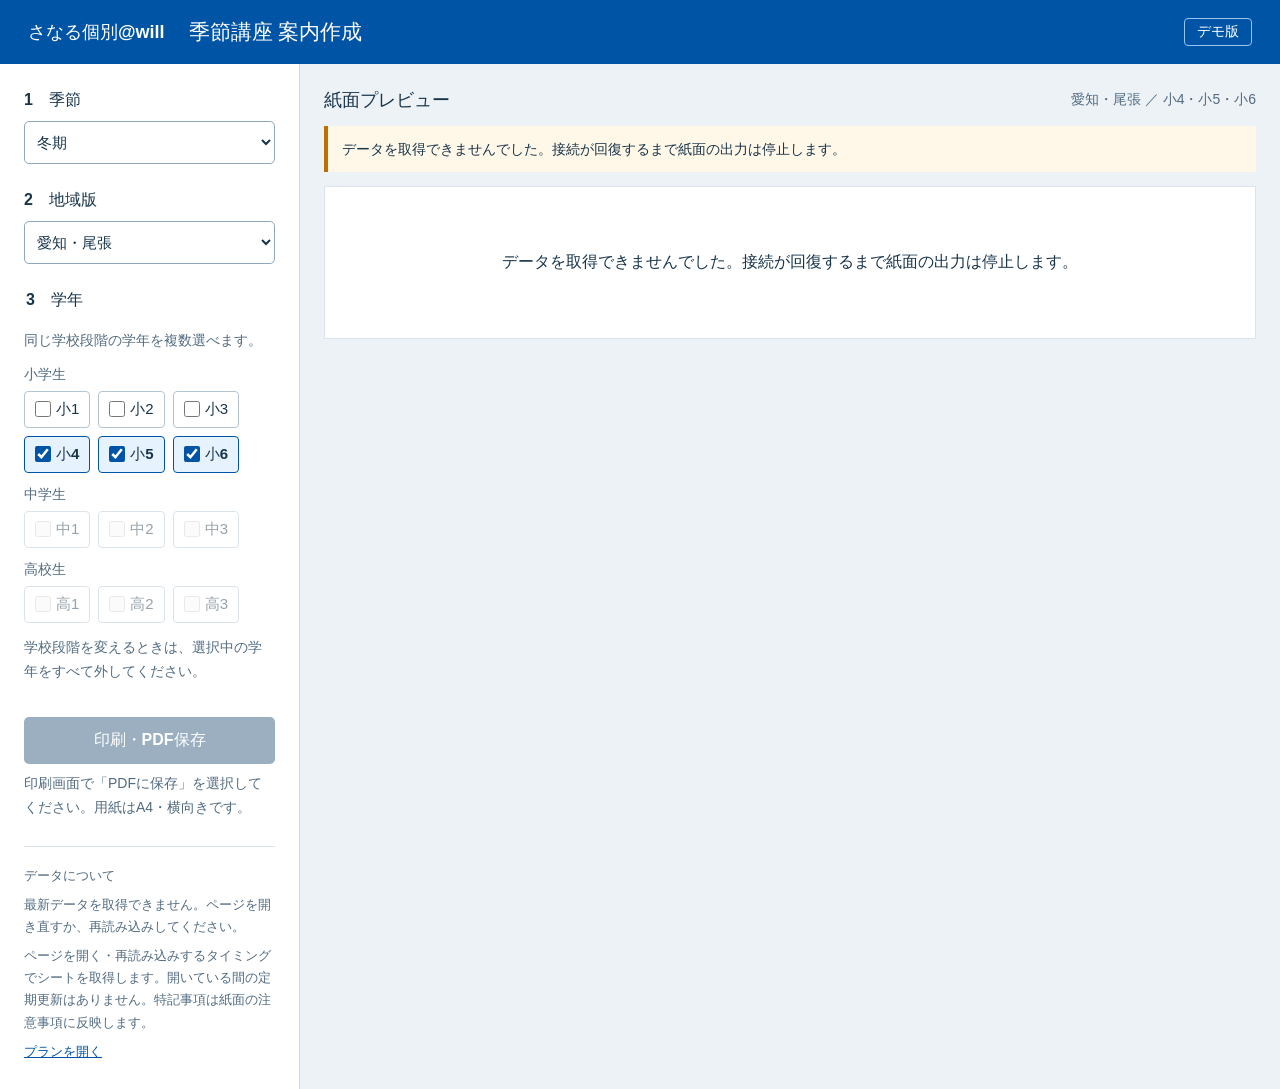
==== seasonal-live/course-guide/index.html @ f67893e8 "Align course guide links and messages with unified seasonal sheets" ====
<!doctype html>
<html lang="ja">
<head>
  <meta charset="utf-8"><meta name="viewport" content="width=device-width,initial-scale=1">
  <title>季節講座 案内作成</title>
  <meta name="description" content="季節・地域版・学年を選び、季節講座の案内紙面を作成します。">
  <link rel="icon" href="data:image/svg+xml,%3Csvg xmlns='http://www.w3.org/2000/svg' viewBox='0 0 32 32'%3E%3Crect width='32' height='32' rx='6' fill='%230054a6'/%3E%3Cpath d='M8 7h12l5 5v13H8z' fill='white'/%3E%3Cpath d='M12 16h9M12 20h9' stroke='%230054a6' stroke-width='2'/%3E%3C/svg%3E">
  <link rel="stylesheet" href="app.css?v=20261006-winter">
  <script defer src="data.js"></script><script defer src="app.js?v=20261007-unified"></script>
</head>
<body>
  <header class="topbar"><span class="brand">さなる個別@will</span><h1>季節講座 案内作成</h1><span class="demo-badge">デモ版</span></header>
  <main class="workspace">
    <aside class="panel" aria-label="紙面の設定">
      <div class="field"><label for="season">1　季節</label><select id="season"><option value="winter">冬期</option><option value="summer">夏期</option><option value="spring">春期（準備中）</option></select></div>
      <div class="field"><label for="region">2　地域版</label><select id="region"><option value="owari">愛知・尾張</option><option value="mikawa_with">愛知・三河（個別指導あり）</option><option value="mikawa_without">愛知・三河（個別指導なし）</option><option value="shizuoka">静岡</option></select></div>
      <fieldset class="field"><legend>3　学年</legend><p class="hint">同じ学校段階の学年を複数選べます。</p><div id="grades"></div><p id="grade-help" class="hint">小4〜小6の紙面を確認できます。</p></fieldset>
      <button id="print" class="primary" disabled>印刷・PDF保存</button>
      <p class="hint">印刷画面で「PDFに保存」を選択してください。用紙はA4・横向きです。</p>
      <div class="source-info"><b>データについて</b><p id="source-info"></p><p id="refresh-info"></p><a href="https://docs.google.com/spreadsheets/d/1j63jxMDg5L09a4Gncnq7gowv8SXtjbIoJe52tC-67k8/edit" target="_blank" rel="noopener">プランを開く</a></div>
    </aside>
    <section class="preview" aria-label="案内紙面のプレビュー">
      <div class="preview-heading"><h2>紙面プレビュー</h2><span id="summary"></span></div>
      <p id="status" role="status" aria-live="polite">紙面を準備しています。</p>
      <div id="empty" class="empty" hidden></div>
      <div id="paper-frame" class="paper-frame" hidden><article id="paper" class="paper" aria-label="A4横向きの案内紙面">
        <img id="background" class="background" src="assets/winter-elementary.png" alt="冬期講座 小学生用の背景デザイン">
        <section class="content"><div class="paper-heading" hidden><h2 id="paper-title">冬期講座 おすすめプラン</h2><span id="paper-meta"></span></div><div class="table-wrap"><table id="plans"><colgroup><col style="width:5%"><col style="width:13%"><col style="width:6%"><col style="width:20%"><col style="width:13%"><col style="width:43%"></colgroup><thead><tr><th scope="col">学年</th><th scope="col">プラン</th><th scope="col">教科</th><th scope="col">受講内容</th><th scope="col">受講料（税込）</th><th scope="col">講座内容</th></tr></thead><tbody></tbody></table></div></section>
        <section class="paper-notes" aria-label="注意事項"><div id="notes-heading" class="notes-heading" hidden><b id="notes-title"></b><span id="deadline"></span></div><ul id="notes"></ul></section>
      </article></div>
    </section>
  </main>
</body></html>
---- seasonal-live/course-guide/app.css ----
:root{font-family:"Yu Gothic","Meiryo",sans-serif;color:#183449;background:#edf2f7;font-synthesis:none}*{box-sizing:border-box}body{margin:0}button,select{font:inherit}button,select,a{touch-action:manipulation}button:focus-visible,select:focus-visible,a:focus-visible,input:focus-visible{outline:3px solid #e5a900;outline-offset:3px}.topbar{display:flex;align-items:center;gap:24px;padding:18px 28px;background:#0054a6;color:white}.brand{font-size:18px;font-weight:700}.topbar h1{font-size:21px;margin:0}.demo-badge{margin-left:auto;border:1px solid #97c4ed;padding:4px 12px;border-radius:4px;font-size:14px}.workspace{display:grid;grid-template-columns:300px minmax(0,1fr);min-height:calc(100vh - 68px)}.panel{background:white;padding:26px 24px;border-right:1px solid #ccd8e4}.field{margin:0 0 26px;padding:0;border:0;min-width:0}.field label,.field legend{display:block;font-size:16px;font-weight:700;margin-bottom:10px}select{width:100%;padding:11px 8px;color:#183449;background:white;border:1px solid #8fa7bc;border-radius:5px;font-size:15px}.hint{font-size:14px;line-height:1.7;color:#526b80;margin:8px 0}.school{margin:13px 0}.school-title{display:block;font-size:14px;color:#526b80;margin-bottom:7px}.grade-options{display:flex;gap:8px;flex-wrap:wrap}.grade-choice{position:relative}.grade-choice label{font-size:15px;font-weight:400;margin:0;padding:8px 10px;border:1px solid #b3c4d3;border-radius:4px;display:flex;align-items:center;gap:5px;cursor:pointer}.grade-choice input{accent-color:#0054a6;margin:0;width:16px;height:16px}.grade-choice label:has(input:checked){border-color:#0054a6;background:#e7f2ff;font-weight:700}.grade-choice label:has(input:disabled){opacity:.45;cursor:not-allowed}.primary{width:100%;border:0;border-radius:5px;background:#0054a6;color:white;padding:13px 8px;font-weight:700;cursor:pointer}.primary:disabled{background:#9bafc0;cursor:not-allowed}.source-info{margin-top:26px;padding-top:18px;border-top:1px solid #dce5ed;font-size:13px;line-height:1.7;color:#526b80}.source-info p{margin:7px 0}.source-info a{color:#0054a6}.preview{padding:24px;min-width:0}.preview-heading{display:flex;align-items:center;justify-content:space-between;gap:15px}.preview-heading h2{font-size:18px;margin:0}.preview-heading span{font-size:14px;color:#526b80}#status{font-size:14px;padding:12px 14px;background:white;border-left:4px solid #0054a6;line-height:1.6}#status.warning{border-color:#be6f00;background:#fff8e8}#status.error{border-color:#b91c1c;background:#fff0f0}.empty{background:white;padding:60px 24px;line-height:1.9;text-align:center;border:1px solid #dce5ed}.paper-frame{width:100%;position:relative;margin-top:18px}.paper{position:absolute;left:0;top:0;width:1123px;height:794px;transform-origin:top left;background:white;box-shadow:0 4px 22px #203f5826;--body-size:13px;--note-size:12px}.background{position:absolute;width:100%;height:100%;object-fit:fill}.content{position:absolute;left:5.4%;right:5.4%;top:26.1%;height:45.2%;display:flex;flex-direction:column}.paper-heading{display:flex;align-items:baseline;justify-content:space-between;gap:10px;margin-bottom:8px}.paper-heading h2{font-size:19px;margin:0;color:#0054a6}.paper-heading span{font-size:11px}.table-wrap{min-height:0;flex:1}table{width:100%;border-collapse:collapse;table-layout:fixed;font-size:var(--body-size);line-height:1.45;color:#133450}th,td{border:1px solid #6d91ac;padding:3px 6px;text-align:center;overflow-wrap:anywhere}th{background:#e8f4fc;font-weight:700}td.course{text-align:left;font-weight:700}td.detail{text-align:left}td small{display:block;font-size:.85em;line-height:1.4;color:#526b80;margin-top:2px}.paper-notes{position:absolute;left:5.5%;right:17%;top:83.5%;height:8.7%;font-size:var(--note-size);line-height:1.5;color:#133450}.paper-notes ul{margin:0;padding-left:1.5em}.paper-notes li{margin-bottom:2px}[hidden]{display:none!important}@media(max-width:900px){.workspace{grid-template-columns:1fr}.panel{border-right:0;border-bottom:1px solid #ccd8e4;display:grid;grid-template-columns:1fr 1fr;gap:0 20px}.field:nth-of-type(3),.source-info{grid-column:1/-1}.preview{padding:16px}.topbar{padding:14px 16px;gap:12px}.brand{font-size:14px}.topbar h1{font-size:17px}.demo-badge{font-size:12px}.preview-heading{align-items:flex-start;flex-direction:column;gap:5px}}@media(max-width:450px){.panel{display:block;padding:20px}.topbar{flex-wrap:wrap}.brand{width:100%}.demo-badge{margin-left:auto}}@page{size:A4 landscape;margin:0}@media print{body.print-blocked .paper{display:none}html,body{margin:0!important;background:white;width:297mm;height:210mm}.topbar,.panel,.preview-heading,#status,.empty{display:none!important}.workspace{display:block;min-height:0}.preview{padding:0}.paper-frame{margin:0;width:297mm!important;height:210mm!important}.paper{position:relative;transform:none!important;box-shadow:none;width:297mm;height:210mm;--body-size:3.44mm;--note-size:3.18mm;print-color-adjust:exact;-webkit-print-color-adjust:exact}.paper-heading h2{font-size:5mm}.paper-heading span{font-size:2.91mm}th,td{padding:.79mm 1.58mm}.paper-heading{margin-bottom:2.12mm}.paper-notes li{margin-bottom:.53mm}body.print-blocked:before{display:block;content:'この紙面は出力できません。設定と確認メッセージを見直してください。';padding:15mm;color:#b91c1c}}


td.lesson-description{text-align:left}
#plans{line-height:1.25}#plans th,#plans td{padding:2px 4px}#plans td.course small{display:inline;margin-left:4px}
#plans th,#plans td{padding-top:1.5px;padding-bottom:1.5px}

/* Opaque white frames cover all original printed text; sheet data is rendered above them. */
.paper[data-layout]:not([data-layout="winter"]) .content{left:var(--table-left);right:auto;top:var(--table-top);width:var(--table-width);height:var(--table-height);background:white;padding:8px;border:1px solid #193650}
.paper[data-layout]:not([data-layout="winter"]) .paper-notes{left:53.5%;right:auto;top:2%;width:44.4%;height:34.2%;background:white;padding:8px;line-height:1.25;border:1px solid #193650}
.paper[data-layout="elementary"]{--table-left:3.6%;--table-top:41.7%;--table-width:92.9%;--table-height:54.8%}
.paper[data-layout="elementary"] .paper-notes{left:52.5%!important;width:43.7%!important}
.paper[data-layout="middle1"]{--table-left:3.7%;--table-top:38.8%;--table-width:92.8%;--table-height:56.9%}
.paper[data-layout="middle2"]{--table-left:6.9%;--table-top:40.3%;--table-width:87.3%;--table-height:54.5%}
.paper[data-layout="high"]{--table-left:7.1%;--table-top:38.5%;--table-width:86.2%;--table-height:58.4%}
.paper[data-layout="high"] .paper-notes{height:32.6%!important}
.notes-heading{display:flex;justify-content:space-between;gap:8px;margin-bottom:5px;font-size:var(--note-size)}
.paper[data-layout]:not([data-layout="winter"]) .paper-heading{margin-bottom:4px}
.paper[data-layout]:not([data-layout="winter"]) .paper-heading h2{font-size:16px}
.paper[data-layout]:not([data-layout="winter"]) #plans col:nth-child(2){width:7%!important}
.paper[data-layout]:not([data-layout="winter"]) #plans col:nth-child(3){width:14%!important}
.paper[data-layout]:not([data-layout="winter"]) #plans col:nth-child(4){width:19%!important}
.paper[data-layout]:not([data-layout="winter"]) #plans col:nth-child(5){width:12%!important}
.paper[data-layout]:not([data-layout="winter"]) #plans col:nth-child(6){width:43%!important}

.paper[data-layout="winter"][data-school="elementary"] .content{left:7.5%;right:8.5%;top:26.1%;height:42.6%}
.paper[data-layout="winter"][data-school="middle"] .content{left:8%;right:8.5%;top:29.3%;height:38.5%}
.paper[data-layout="winter"][data-school="high"] .content{left:8.5%;right:12.5%;top:32.7%;height:35.1%}
.paper[data-layout="winter"][data-school="middle"] .paper-notes{left:6%;right:17%;top:83.5%;height:9.2%}
.paper[data-layout="winter"][data-school="high"] .paper-notes{left:6%;right:18%;top:83.5%;height:7.1%}
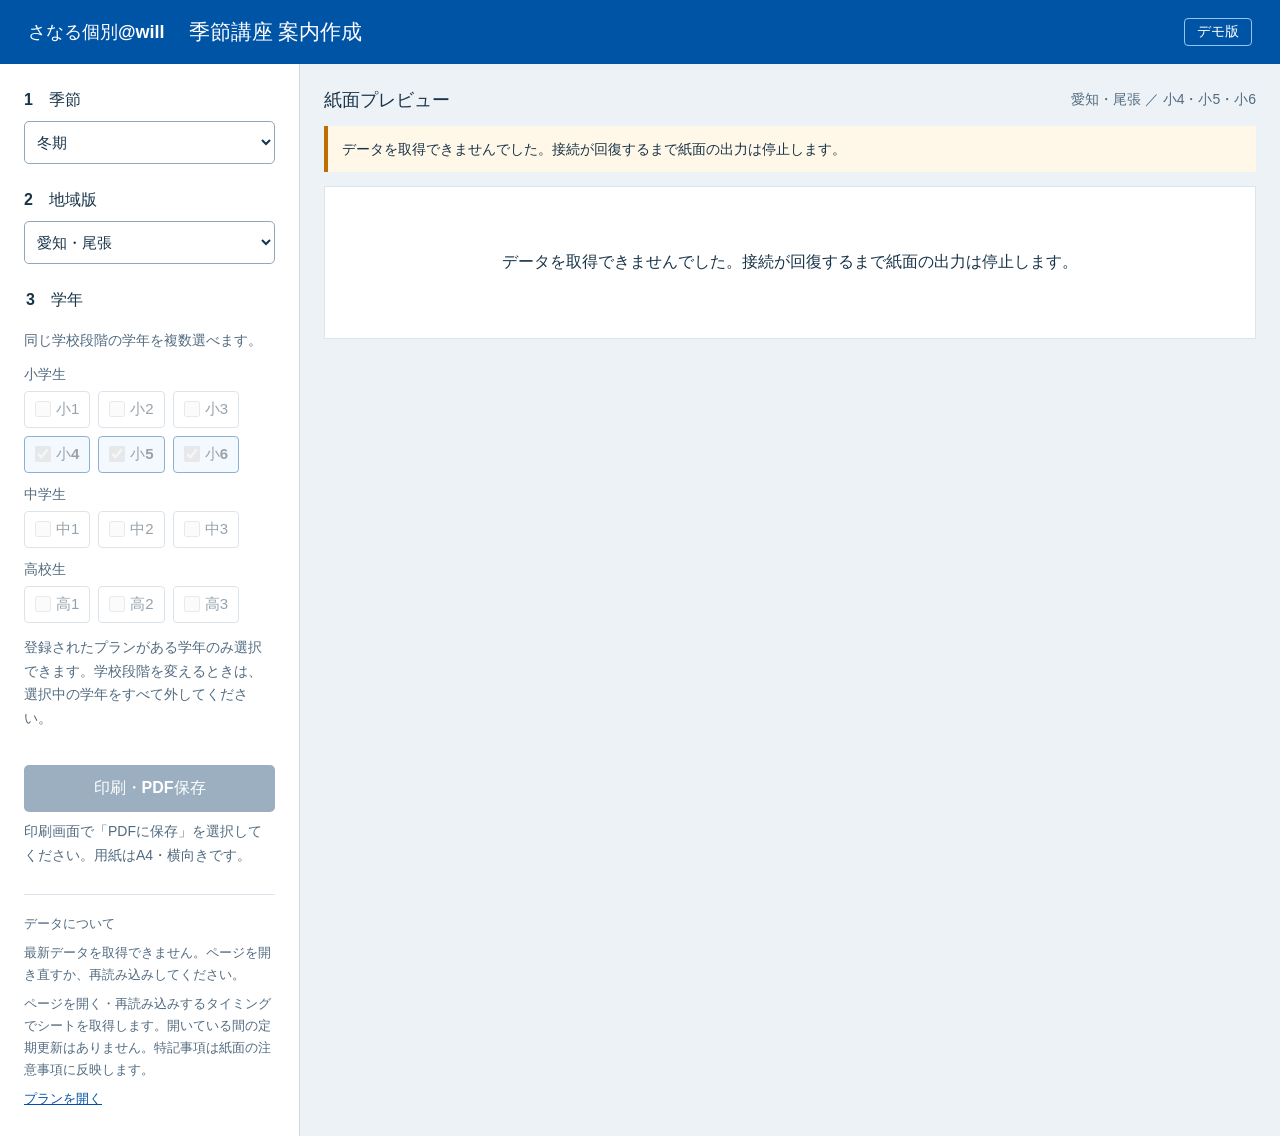
==== commit 4a15dd38: "Disable grade selection when no active sheet plan exists" ====
--- a/seasonal-live/course-guide/index.html
+++ b/seasonal-live/course-guide/index.html
@@ -6,7 +6,7 @@
   <meta name="description" content="季節・地域版・学年を選び、季節講座の案内紙面を作成します。">
   <link rel="icon" href="data:image/svg+xml,%3Csvg xmlns='http://www.w3.org/2000/svg' viewBox='0 0 32 32'%3E%3Crect width='32' height='32' rx='6' fill='%230054a6'/%3E%3Cpath d='M8 7h12l5 5v13H8z' fill='white'/%3E%3Cpath d='M12 16h9M12 20h9' stroke='%230054a6' stroke-width='2'/%3E%3C/svg%3E">
   <link rel="stylesheet" href="app.css?v=20261006-winter">
-  <script defer src="data.js"></script><script defer src="app.js?v=20261007-unified"></script>
+  <script defer src="data.js"></script><script defer src="app.js?v=20261007-grades"></script>
 </head>
 <body>
   <header class="topbar"><span class="brand">さなる個別@will</span><h1>季節講座 案内作成</h1><span class="demo-badge">デモ版</span></header>
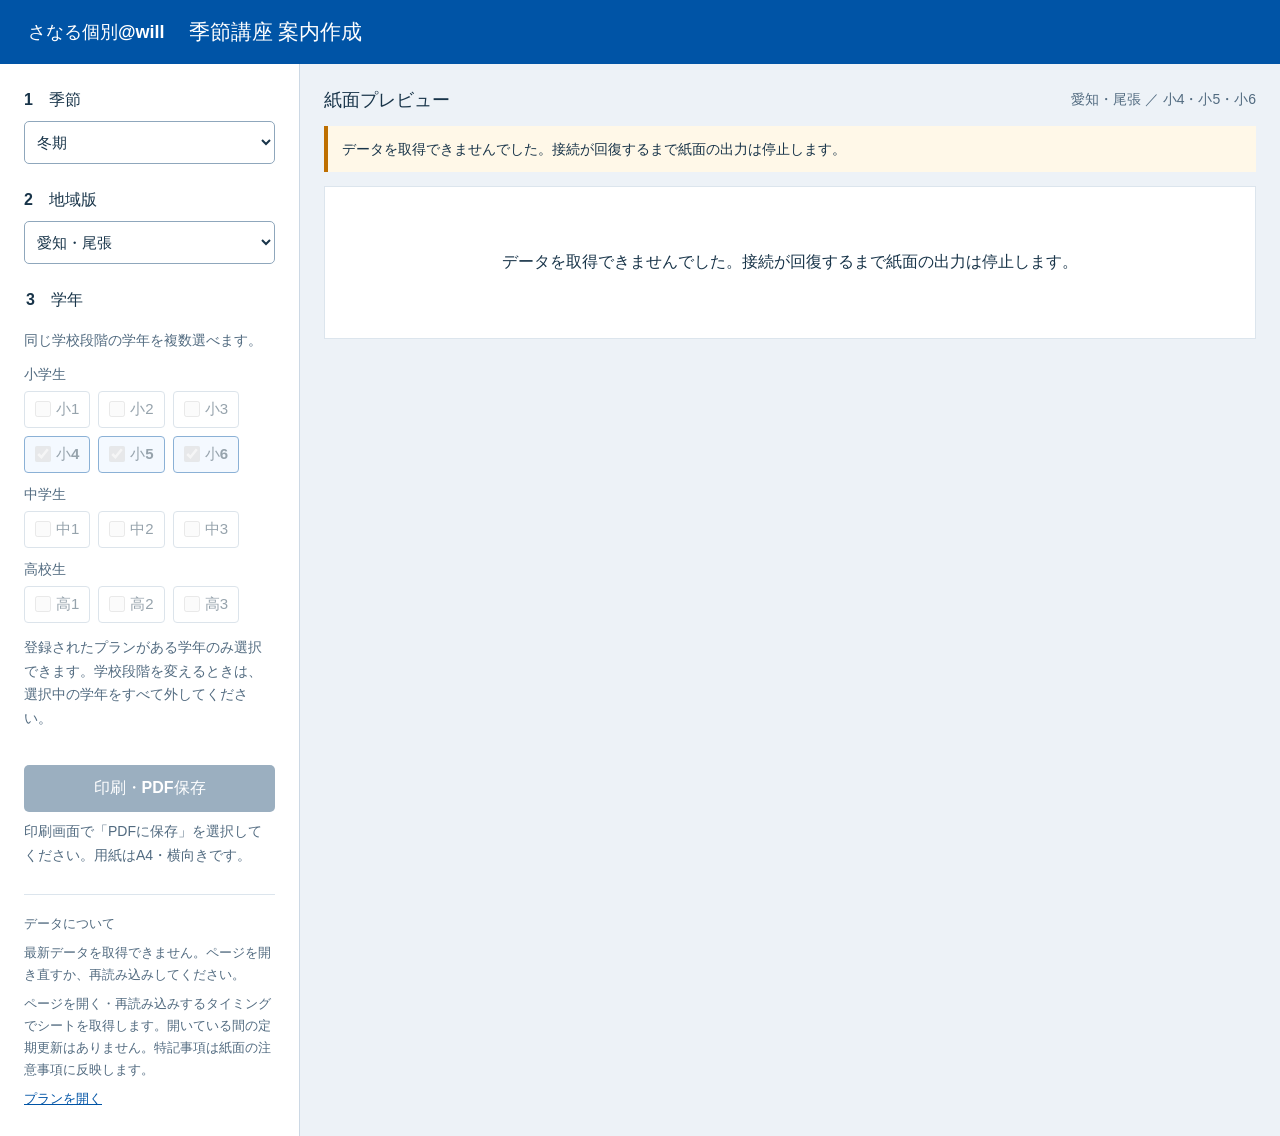
==== commit 7e1a76f7: "Remove demo labeling from course guide interface" ====
--- a/seasonal-live/course-guide/index.html
+++ b/seasonal-live/course-guide/index.html
@@ -5,11 +5,11 @@
   <title>季節講座 案内作成</title>
   <meta name="description" content="季節・地域版・学年を選び、季節講座の案内紙面を作成します。">
   <link rel="icon" href="data:image/svg+xml,%3Csvg xmlns='http://www.w3.org/2000/svg' viewBox='0 0 32 32'%3E%3Crect width='32' height='32' rx='6' fill='%230054a6'/%3E%3Cpath d='M8 7h12l5 5v13H8z' fill='white'/%3E%3Cpath d='M12 16h9M12 20h9' stroke='%230054a6' stroke-width='2'/%3E%3C/svg%3E">
-  <link rel="stylesheet" href="app.css?v=20261006-winter">
-  <script defer src="data.js"></script><script defer src="app.js?v=20261007-grades"></script>
+  <link rel="stylesheet" href="app.css?v=20261013-production">
+  <script defer src="data.js"></script><script defer src="app.js?v=20261013-production"></script>
 </head>
 <body>
-  <header class="topbar"><span class="brand">さなる個別@will</span><h1>季節講座 案内作成</h1><span class="demo-badge">デモ版</span></header>
+  <header class="topbar"><span class="brand">さなる個別@will</span><h1>季節講座 案内作成</h1></header>
   <main class="workspace">
     <aside class="panel" aria-label="紙面の設定">
       <div class="field"><label for="season">1　季節</label><select id="season"><option value="winter">冬期</option><option value="summer">夏期</option><option value="spring">春期（準備中）</option></select></div>
--- a/seasonal-live/course-guide/app.css
+++ b/seasonal-live/course-guide/app.css
@@ -1,4 +1,4 @@
-:root{font-family:"Yu Gothic","Meiryo",sans-serif;color:#183449;background:#edf2f7;font-synthesis:none}*{box-sizing:border-box}body{margin:0}button,select{font:inherit}button,select,a{touch-action:manipulation}button:focus-visible,select:focus-visible,a:focus-visible,input:focus-visible{outline:3px solid #e5a900;outline-offset:3px}.topbar{display:flex;align-items:center;gap:24px;padding:18px 28px;background:#0054a6;color:white}.brand{font-size:18px;font-weight:700}.topbar h1{font-size:21px;margin:0}.demo-badge{margin-left:auto;border:1px solid #97c4ed;padding:4px 12px;border-radius:4px;font-size:14px}.workspace{display:grid;grid-template-columns:300px minmax(0,1fr);min-height:calc(100vh - 68px)}.panel{background:white;padding:26px 24px;border-right:1px solid #ccd8e4}.field{margin:0 0 26px;padding:0;border:0;min-width:0}.field label,.field legend{display:block;font-size:16px;font-weight:700;margin-bottom:10px}select{width:100%;padding:11px 8px;color:#183449;background:white;border:1px solid #8fa7bc;border-radius:5px;font-size:15px}.hint{font-size:14px;line-height:1.7;color:#526b80;margin:8px 0}.school{margin:13px 0}.school-title{display:block;font-size:14px;color:#526b80;margin-bottom:7px}.grade-options{display:flex;gap:8px;flex-wrap:wrap}.grade-choice{position:relative}.grade-choice label{font-size:15px;font-weight:400;margin:0;padding:8px 10px;border:1px solid #b3c4d3;border-radius:4px;display:flex;align-items:center;gap:5px;cursor:pointer}.grade-choice input{accent-color:#0054a6;margin:0;width:16px;height:16px}.grade-choice label:has(input:checked){border-color:#0054a6;background:#e7f2ff;font-weight:700}.grade-choice label:has(input:disabled){opacity:.45;cursor:not-allowed}.primary{width:100%;border:0;border-radius:5px;background:#0054a6;color:white;padding:13px 8px;font-weight:700;cursor:pointer}.primary:disabled{background:#9bafc0;cursor:not-allowed}.source-info{margin-top:26px;padding-top:18px;border-top:1px solid #dce5ed;font-size:13px;line-height:1.7;color:#526b80}.source-info p{margin:7px 0}.source-info a{color:#0054a6}.preview{padding:24px;min-width:0}.preview-heading{display:flex;align-items:center;justify-content:space-between;gap:15px}.preview-heading h2{font-size:18px;margin:0}.preview-heading span{font-size:14px;color:#526b80}#status{font-size:14px;padding:12px 14px;background:white;border-left:4px solid #0054a6;line-height:1.6}#status.warning{border-color:#be6f00;background:#fff8e8}#status.error{border-color:#b91c1c;background:#fff0f0}.empty{background:white;padding:60px 24px;line-height:1.9;text-align:center;border:1px solid #dce5ed}.paper-frame{width:100%;position:relative;margin-top:18px}.paper{position:absolute;left:0;top:0;width:1123px;height:794px;transform-origin:top left;background:white;box-shadow:0 4px 22px #203f5826;--body-size:13px;--note-size:12px}.background{position:absolute;width:100%;height:100%;object-fit:fill}.content{position:absolute;left:5.4%;right:5.4%;top:26.1%;height:45.2%;display:flex;flex-direction:column}.paper-heading{display:flex;align-items:baseline;justify-content:space-between;gap:10px;margin-bottom:8px}.paper-heading h2{font-size:19px;margin:0;color:#0054a6}.paper-heading span{font-size:11px}.table-wrap{min-height:0;flex:1}table{width:100%;border-collapse:collapse;table-layout:fixed;font-size:var(--body-size);line-height:1.45;color:#133450}th,td{border:1px solid #6d91ac;padding:3px 6px;text-align:center;overflow-wrap:anywhere}th{background:#e8f4fc;font-weight:700}td.course{text-align:left;font-weight:700}td.detail{text-align:left}td small{display:block;font-size:.85em;line-height:1.4;color:#526b80;margin-top:2px}.paper-notes{position:absolute;left:5.5%;right:17%;top:83.5%;height:8.7%;font-size:var(--note-size);line-height:1.5;color:#133450}.paper-notes ul{margin:0;padding-left:1.5em}.paper-notes li{margin-bottom:2px}[hidden]{display:none!important}@media(max-width:900px){.workspace{grid-template-columns:1fr}.panel{border-right:0;border-bottom:1px solid #ccd8e4;display:grid;grid-template-columns:1fr 1fr;gap:0 20px}.field:nth-of-type(3),.source-info{grid-column:1/-1}.preview{padding:16px}.topbar{padding:14px 16px;gap:12px}.brand{font-size:14px}.topbar h1{font-size:17px}.demo-badge{font-size:12px}.preview-heading{align-items:flex-start;flex-direction:column;gap:5px}}@media(max-width:450px){.panel{display:block;padding:20px}.topbar{flex-wrap:wrap}.brand{width:100%}.demo-badge{margin-left:auto}}@page{size:A4 landscape;margin:0}@media print{body.print-blocked .paper{display:none}html,body{margin:0!important;background:white;width:297mm;height:210mm}.topbar,.panel,.preview-heading,#status,.empty{display:none!important}.workspace{display:block;min-height:0}.preview{padding:0}.paper-frame{margin:0;width:297mm!important;height:210mm!important}.paper{position:relative;transform:none!important;box-shadow:none;width:297mm;height:210mm;--body-size:3.44mm;--note-size:3.18mm;print-color-adjust:exact;-webkit-print-color-adjust:exact}.paper-heading h2{font-size:5mm}.paper-heading span{font-size:2.91mm}th,td{padding:.79mm 1.58mm}.paper-heading{margin-bottom:2.12mm}.paper-notes li{margin-bottom:.53mm}body.print-blocked:before{display:block;content:'この紙面は出力できません。設定と確認メッセージを見直してください。';padding:15mm;color:#b91c1c}}
+:root{font-family:"Yu Gothic","Meiryo",sans-serif;color:#183449;background:#edf2f7;font-synthesis:none}*{box-sizing:border-box}body{margin:0}button,select{font:inherit}button,select,a{touch-action:manipulation}button:focus-visible,select:focus-visible,a:focus-visible,input:focus-visible{outline:3px solid #e5a900;outline-offset:3px}.topbar{display:flex;align-items:center;gap:24px;padding:18px 28px;background:#0054a6;color:white}.brand{font-size:18px;font-weight:700}.topbar h1{font-size:21px;margin:0}.workspace{display:grid;grid-template-columns:300px minmax(0,1fr);min-height:calc(100vh - 68px)}.panel{background:white;padding:26px 24px;border-right:1px solid #ccd8e4}.field{margin:0 0 26px;padding:0;border:0;min-width:0}.field label,.field legend{display:block;font-size:16px;font-weight:700;margin-bottom:10px}select{width:100%;padding:11px 8px;color:#183449;background:white;border:1px solid #8fa7bc;border-radius:5px;font-size:15px}.hint{font-size:14px;line-height:1.7;color:#526b80;margin:8px 0}.school{margin:13px 0}.school-title{display:block;font-size:14px;color:#526b80;margin-bottom:7px}.grade-options{display:flex;gap:8px;flex-wrap:wrap}.grade-choice{position:relative}.grade-choice label{font-size:15px;font-weight:400;margin:0;padding:8px 10px;border:1px solid #b3c4d3;border-radius:4px;display:flex;align-items:center;gap:5px;cursor:pointer}.grade-choice input{accent-color:#0054a6;margin:0;width:16px;height:16px}.grade-choice label:has(input:checked){border-color:#0054a6;background:#e7f2ff;font-weight:700}.grade-choice label:has(input:disabled){opacity:.45;cursor:not-allowed}.primary{width:100%;border:0;border-radius:5px;background:#0054a6;color:white;padding:13px 8px;font-weight:700;cursor:pointer}.primary:disabled{background:#9bafc0;cursor:not-allowed}.source-info{margin-top:26px;padding-top:18px;border-top:1px solid #dce5ed;font-size:13px;line-height:1.7;color:#526b80}.source-info p{margin:7px 0}.source-info a{color:#0054a6}.preview{padding:24px;min-width:0}.preview-heading{display:flex;align-items:center;justify-content:space-between;gap:15px}.preview-heading h2{font-size:18px;margin:0}.preview-heading span{font-size:14px;color:#526b80}#status{font-size:14px;padding:12px 14px;background:white;border-left:4px solid #0054a6;line-height:1.6}#status.warning{border-color:#be6f00;background:#fff8e8}#status.error{border-color:#b91c1c;background:#fff0f0}.empty{background:white;padding:60px 24px;line-height:1.9;text-align:center;border:1px solid #dce5ed}.paper-frame{width:100%;position:relative;margin-top:18px}.paper{position:absolute;left:0;top:0;width:1123px;height:794px;transform-origin:top left;background:white;box-shadow:0 4px 22px #203f5826;--body-size:13px;--note-size:12px}.background{position:absolute;width:100%;height:100%;object-fit:fill}.content{position:absolute;left:5.4%;right:5.4%;top:26.1%;height:45.2%;display:flex;flex-direction:column}.paper-heading{display:flex;align-items:baseline;justify-content:space-between;gap:10px;margin-bottom:8px}.paper-heading h2{font-size:19px;margin:0;color:#0054a6}.paper-heading span{font-size:11px}.table-wrap{min-height:0;flex:1}table{width:100%;border-collapse:collapse;table-layout:fixed;font-size:var(--body-size);line-height:1.45;color:#133450}th,td{border:1px solid #6d91ac;padding:3px 6px;text-align:center;overflow-wrap:anywhere}th{background:#e8f4fc;font-weight:700}td.course{text-align:left;font-weight:700}td.detail{text-align:left}td small{display:block;font-size:.85em;line-height:1.4;color:#526b80;margin-top:2px}.paper-notes{position:absolute;left:5.5%;right:17%;top:83.5%;height:8.7%;font-size:var(--note-size);line-height:1.5;color:#133450}.paper-notes ul{margin:0;padding-left:1.5em}.paper-notes li{margin-bottom:2px}[hidden]{display:none!important}@media(max-width:900px){.workspace{grid-template-columns:1fr}.panel{border-right:0;border-bottom:1px solid #ccd8e4;display:grid;grid-template-columns:1fr 1fr;gap:0 20px}.field:nth-of-type(3),.source-info{grid-column:1/-1}.preview{padding:16px}.topbar{padding:14px 16px;gap:12px}.brand{font-size:14px}.topbar h1{font-size:17px}.preview-heading{align-items:flex-start;flex-direction:column;gap:5px}}@media(max-width:450px){.panel{display:block;padding:20px}.topbar{flex-wrap:wrap}.brand{width:100%}}@page{size:A4 landscape;margin:0}@media print{body.print-blocked .paper{display:none}html,body{margin:0!important;background:white;width:297mm;height:210mm}.topbar,.panel,.preview-heading,#status,.empty{display:none!important}.workspace{display:block;min-height:0}.preview{padding:0}.paper-frame{margin:0;width:297mm!important;height:210mm!important}.paper{position:relative;transform:none!important;box-shadow:none;width:297mm;height:210mm;--body-size:3.44mm;--note-size:3.18mm;print-color-adjust:exact;-webkit-print-color-adjust:exact}.paper-heading h2{font-size:5mm}.paper-heading span{font-size:2.91mm}th,td{padding:.79mm 1.58mm}.paper-heading{margin-bottom:2.12mm}.paper-notes li{margin-bottom:.53mm}body.print-blocked:before{display:block;content:'この紙面は出力できません。設定と確認メッセージを見直してください。';padding:15mm;color:#b91c1c}}
 
 
 td.lesson-description{text-align:left}
@@ -17,14 +17,21 @@
 .notes-heading{display:flex;justify-content:space-between;gap:8px;margin-bottom:5px;font-size:var(--note-size)}
 .paper[data-layout]:not([data-layout="winter"]) .paper-heading{margin-bottom:4px}
 .paper[data-layout]:not([data-layout="winter"]) .paper-heading h2{font-size:16px}
-.paper[data-layout]:not([data-layout="winter"]) #plans col:nth-child(2){width:7%!important}
-.paper[data-layout]:not([data-layout="winter"]) #plans col:nth-child(3){width:14%!important}
-.paper[data-layout]:not([data-layout="winter"]) #plans col:nth-child(4){width:19%!important}
-.paper[data-layout]:not([data-layout="winter"]) #plans col:nth-child(5){width:12%!important}
-.paper[data-layout]:not([data-layout="winter"]) #plans col:nth-child(6){width:43%!important}
+/* Reserve narrow columns for short labels and give descriptions the remaining space. */
+#plans col:nth-child(1){width:4.5%!important}
+#plans col:nth-child(2){width:6%!important}
+#plans col:nth-child(3){width:7%!important}
+#plans col:nth-child(4){width:18%!important}
+#plans col:nth-child(5){width:12%!important}
+#plans col:nth-child(6){width:52.5%!important}
+.paper[data-school="high"] #plans col:nth-child(3){width:17%!important}
+.paper[data-school="high"] #plans col:nth-child(6){width:42.5%!important}
+#plans td.course{text-align:center}
 
 .paper[data-layout="winter"][data-school="elementary"] .content{left:7.5%;right:8.5%;top:26.1%;height:42.6%}
 .paper[data-layout="winter"][data-school="middle"] .content{left:8%;right:8.5%;top:29.3%;height:38.5%}
 .paper[data-layout="winter"][data-school="high"] .content{left:8.5%;right:12.5%;top:32.7%;height:35.1%}
-.paper[data-layout="winter"][data-school="middle"] .paper-notes{left:6%;right:17%;top:83.5%;height:9.2%}
-.paper[data-layout="winter"][data-school="high"] .paper-notes{left:6%;right:18%;top:83.5%;height:7.1%}
+.paper[data-layout="winter"] .paper-notes{height:10%;line-height:1.1}
+.paper[data-layout="winter"] .paper-notes li{margin-bottom:0}
+.paper[data-layout="winter"][data-school="middle"] .paper-notes{left:6%;right:17%;top:83.5%;height:10%}
+.paper[data-layout="winter"][data-school="high"] .paper-notes{left:6%;right:18%;top:83.5%;height:8.5%}
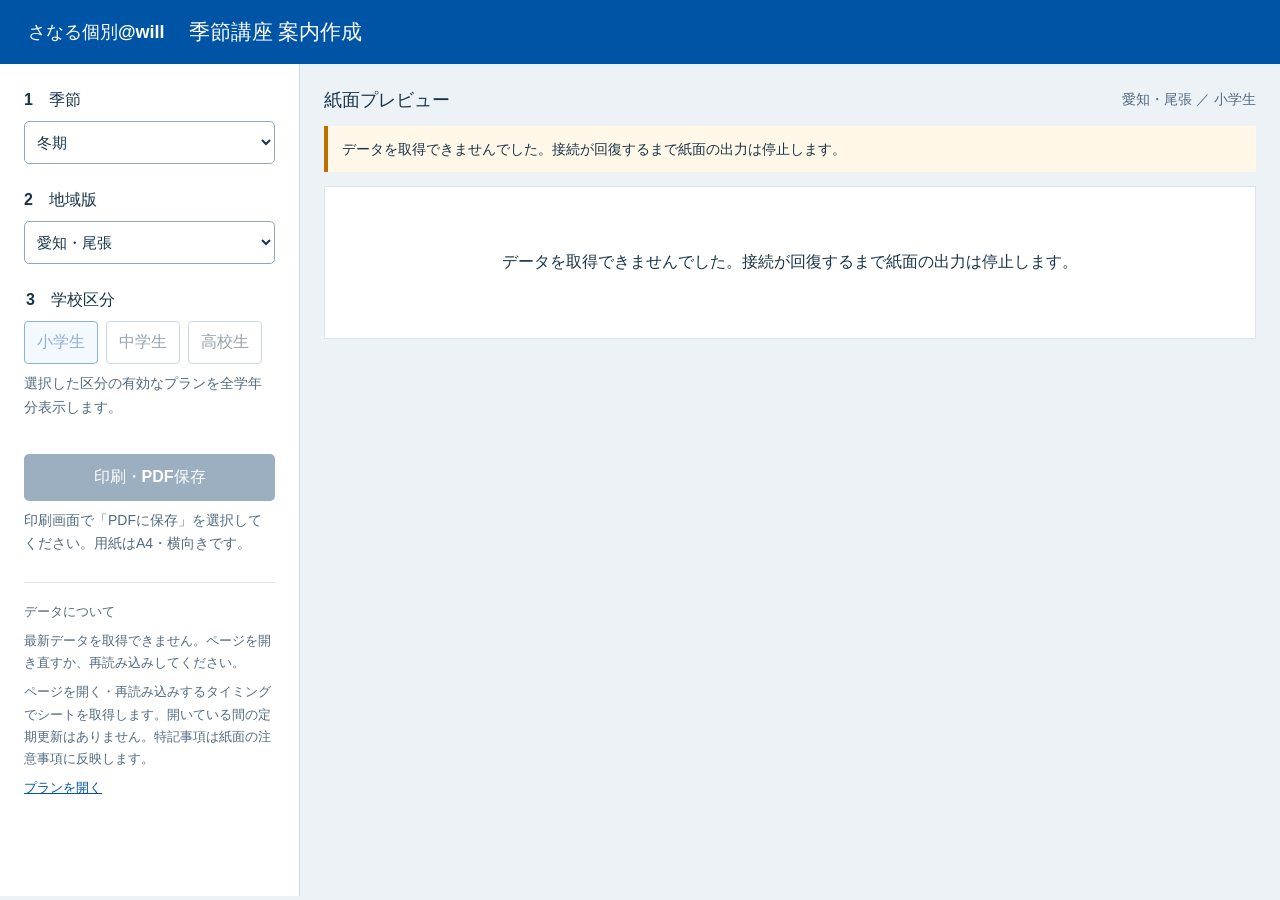
==== commit 2ce345ee: "Select school stages and paginate all registered course plans" ====
--- a/seasonal-live/course-guide/index.html
+++ b/seasonal-live/course-guide/index.html
@@ -3,10 +3,10 @@
 <head>
   <meta charset="utf-8"><meta name="viewport" content="width=device-width,initial-scale=1">
   <title>季節講座 案内作成</title>
-  <meta name="description" content="季節・地域版・学年を選び、季節講座の案内紙面を作成します。">
+  <meta name="description" content="季節・地域版・小学生・中学生・高校生を選び、全学年の季節講座案内紙面を作成します。">
   <link rel="icon" href="data:image/svg+xml,%3Csvg xmlns='http://www.w3.org/2000/svg' viewBox='0 0 32 32'%3E%3Crect width='32' height='32' rx='6' fill='%230054a6'/%3E%3Cpath d='M8 7h12l5 5v13H8z' fill='white'/%3E%3Cpath d='M12 16h9M12 20h9' stroke='%230054a6' stroke-width='2'/%3E%3C/svg%3E">
-  <link rel="stylesheet" href="app.css?v=20261013-production">
-  <script defer src="data.js"></script><script defer src="app.js?v=20261013-production"></script>
+  <link rel="stylesheet" href="app.css?v=20261014-schools">
+  <script defer src="data.js"></script><script defer src="app.js?v=20261014-schools"></script>
 </head>
 <body>
   <header class="topbar"><span class="brand">さなる個別@will</span><h1>季節講座 案内作成</h1></header>
@@ -14,10 +14,10 @@
     <aside class="panel" aria-label="紙面の設定">
       <div class="field"><label for="season">1　季節</label><select id="season"><option value="winter">冬期</option><option value="summer">夏期</option><option value="spring">春期（準備中）</option></select></div>
       <div class="field"><label for="region">2　地域版</label><select id="region"><option value="owari">愛知・尾張</option><option value="mikawa_with">愛知・三河（個別指導あり）</option><option value="mikawa_without">愛知・三河（個別指導なし）</option><option value="shizuoka">静岡</option></select></div>
-      <fieldset class="field"><legend>3　学年</legend><p class="hint">同じ学校段階の学年を複数選べます。</p><div id="grades"></div><p id="grade-help" class="hint">小4〜小6の紙面を確認できます。</p></fieldset>
+      <fieldset class="field"><legend>3　学校区分</legend><div id="grades" class="school-buttons" aria-label="学校区分"></div><p id="grade-help" class="hint">選択した区分の有効なプランを全学年分表示します。</p></fieldset>
       <button id="print" class="primary" disabled>印刷・PDF保存</button>
       <p class="hint">印刷画面で「PDFに保存」を選択してください。用紙はA4・横向きです。</p>
-      <div class="source-info"><b>データについて</b><p id="source-info"></p><p id="refresh-info"></p><a href="https://docs.google.com/spreadsheets/d/1j63jxMDg5L09a4Gncnq7gowv8SXtjbIoJe52tC-67k8/edit" target="_blank" rel="noopener">プランを開く</a></div>
+      <div class="source-info"><b>データについて</b><p id="source-info"></p><p id="refresh-info"></p><a id="source-link" href="https://docs.google.com/spreadsheets/d/1j63jxMDg5L09a4Gncnq7gowv8SXtjbIoJe52tC-67k8/edit" target="_blank" rel="noopener">プランを開く</a></div>
     </aside>
     <section class="preview" aria-label="案内紙面のプレビュー">
       <div class="preview-heading"><h2>紙面プレビュー</h2><span id="summary"></span></div>
@@ -25,7 +25,7 @@
       <div id="empty" class="empty" hidden></div>
       <div id="paper-frame" class="paper-frame" hidden><article id="paper" class="paper" aria-label="A4横向きの案内紙面">
         <img id="background" class="background" src="assets/winter-elementary.png" alt="冬期講座 小学生用の背景デザイン">
-        <section class="content"><div class="paper-heading" hidden><h2 id="paper-title">冬期講座 おすすめプラン</h2><span id="paper-meta"></span></div><div class="table-wrap"><table id="plans"><colgroup><col style="width:5%"><col style="width:13%"><col style="width:6%"><col style="width:20%"><col style="width:13%"><col style="width:43%"></colgroup><thead><tr><th scope="col">学年</th><th scope="col">プラン</th><th scope="col">教科</th><th scope="col">受講内容</th><th scope="col">受講料（税込）</th><th scope="col">講座内容</th></tr></thead><tbody></tbody></table></div></section>
+        <section class="content"><div class="paper-heading" hidden><h2 id="paper-title">冬期講座 おすすめプラン</h2><span id="paper-meta"></span></div><div class="table-wrap"><table id="plans" class="plan-table"><colgroup><col style="width:5%"><col style="width:13%"><col style="width:6%"><col style="width:20%"><col style="width:13%"><col style="width:43%"></colgroup><thead><tr><th scope="col">学年</th><th scope="col">プラン</th><th scope="col">教科</th><th scope="col">受講内容</th><th scope="col">受講料（税込）</th><th scope="col">講座内容</th></tr></thead><tbody></tbody></table></div></section>
         <section class="paper-notes" aria-label="注意事項"><div id="notes-heading" class="notes-heading" hidden><b id="notes-title"></b><span id="deadline"></span></div><ul id="notes"></ul></section>
       </article></div>
     </section>
--- a/seasonal-live/course-guide/app.css
+++ b/seasonal-live/course-guide/app.css
@@ -2,8 +2,8 @@
 
 
 td.lesson-description{text-align:left}
-#plans{line-height:1.25}#plans th,#plans td{padding:2px 4px}#plans td.course small{display:inline;margin-left:4px}
-#plans th,#plans td{padding-top:1.5px;padding-bottom:1.5px}
+.plan-table{line-height:1.25}.plan-table th,.plan-table td{padding:2px 4px}.plan-table td.course small{display:inline;margin-left:4px}
+.plan-table th,.plan-table td{padding-top:1.5px;padding-bottom:1.5px}
 
 /* Opaque white frames cover all original printed text; sheet data is rendered above them. */
 .paper[data-layout]:not([data-layout="winter"]) .content{left:var(--table-left);right:auto;top:var(--table-top);width:var(--table-width);height:var(--table-height);background:white;padding:8px;border:1px solid #193650}
@@ -18,15 +18,15 @@
 .paper[data-layout]:not([data-layout="winter"]) .paper-heading{margin-bottom:4px}
 .paper[data-layout]:not([data-layout="winter"]) .paper-heading h2{font-size:16px}
 /* Reserve narrow columns for short labels and give descriptions the remaining space. */
-#plans col:nth-child(1){width:4.5%!important}
-#plans col:nth-child(2){width:6%!important}
-#plans col:nth-child(3){width:7%!important}
-#plans col:nth-child(4){width:18%!important}
-#plans col:nth-child(5){width:12%!important}
-#plans col:nth-child(6){width:52.5%!important}
-.paper[data-school="high"] #plans col:nth-child(3){width:17%!important}
-.paper[data-school="high"] #plans col:nth-child(6){width:42.5%!important}
-#plans td.course{text-align:center}
+.plan-table col:nth-child(1){width:4.5%!important}
+.plan-table col:nth-child(2){width:6%!important}
+.plan-table col:nth-child(3){width:7%!important}
+.plan-table col:nth-child(4){width:18%!important}
+.plan-table col:nth-child(5){width:12%!important}
+.plan-table col:nth-child(6){width:52.5%!important}
+.paper[data-school="high"] .plan-table col:nth-child(3){width:17%!important}
+.paper[data-school="high"] .plan-table col:nth-child(6){width:42.5%!important}
+.plan-table td.course{text-align:center}
 
 .paper[data-layout="winter"][data-school="elementary"] .content{left:7.5%;right:8.5%;top:26.1%;height:42.6%}
 .paper[data-layout="winter"][data-school="middle"] .content{left:8%;right:8.5%;top:29.3%;height:38.5%}
@@ -35,3 +35,5 @@
 .paper[data-layout="winter"] .paper-notes li{margin-bottom:0}
 .paper[data-layout="winter"][data-school="middle"] .paper-notes{left:6%;right:17%;top:83.5%;height:10%}
 .paper[data-layout="winter"][data-school="high"] .paper-notes{left:6%;right:18%;top:83.5%;height:8.5%}
+.school-buttons{display:flex;flex-wrap:wrap;gap:8px}.school-button{padding:10px 12px;background:white;color:#183449;border:1px solid #8fa7bc;border-radius:4px;cursor:pointer}.school-button[aria-pressed="true"]{background:#e7f2ff;border-color:#0054a6;color:#0054a6;font-weight:700}.school-button:disabled{opacity:.45;cursor:not-allowed}.school-button:focus-visible{outline:3px solid #e5a900;outline-offset:3px}
+@media print{.extra-page{position:relative;margin:0!important;width:297mm!important;height:210mm!important;break-before:page;page-break-before:always}.extra-page .paper{position:relative;transform:none!important}.paper-frame{break-inside:avoid;page-break-inside:avoid}}
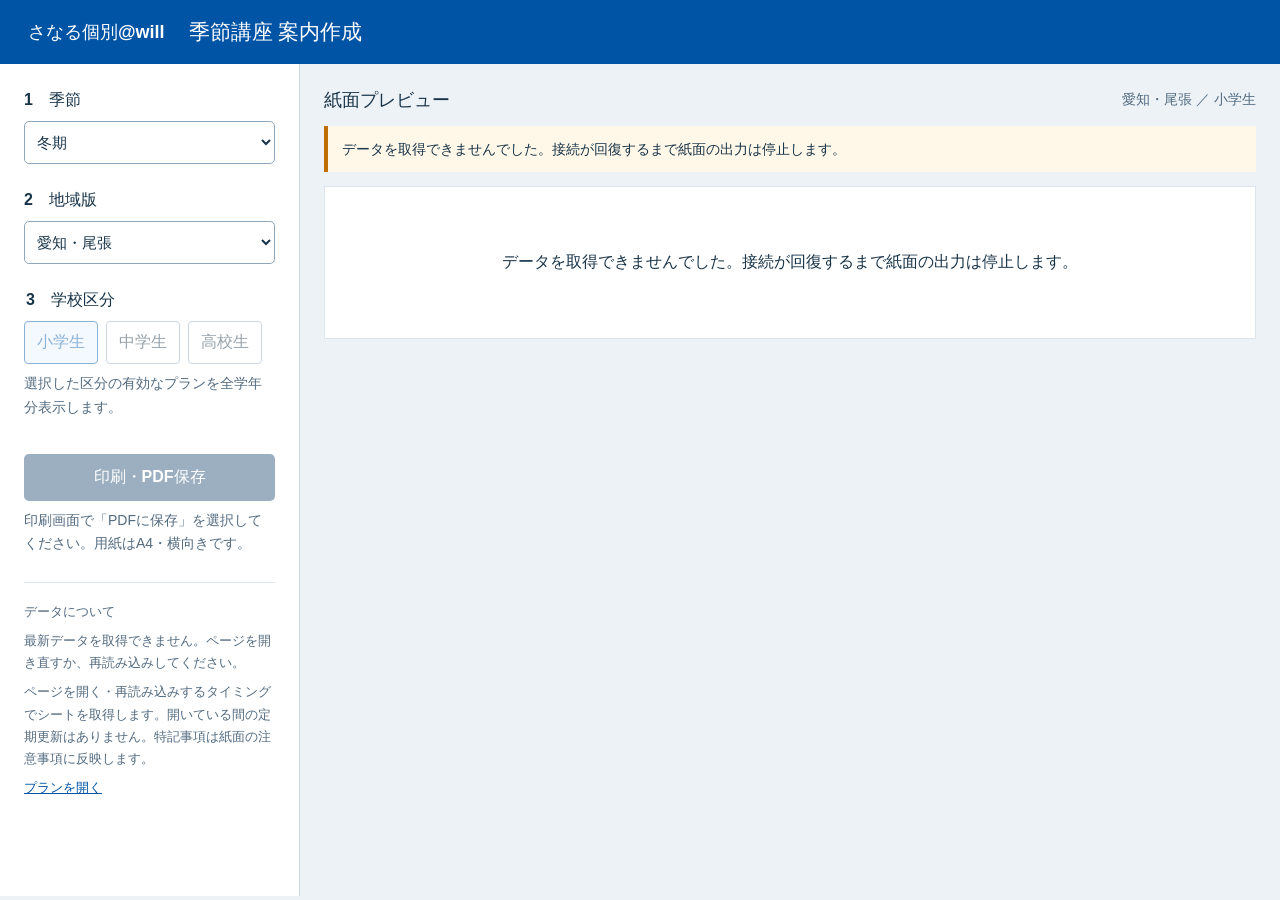
==== commit d604f675: "Break course papers only between grades and enlarge split-page tables" ====
--- a/seasonal-live/course-guide/index.html
+++ b/seasonal-live/course-guide/index.html
@@ -5,8 +5,8 @@
   <title>季節講座 案内作成</title>
   <meta name="description" content="季節・地域版・小学生・中学生・高校生を選び、全学年の季節講座案内紙面を作成します。">
   <link rel="icon" href="data:image/svg+xml,%3Csvg xmlns='http://www.w3.org/2000/svg' viewBox='0 0 32 32'%3E%3Crect width='32' height='32' rx='6' fill='%230054a6'/%3E%3Cpath d='M8 7h12l5 5v13H8z' fill='white'/%3E%3Cpath d='M12 16h9M12 20h9' stroke='%230054a6' stroke-width='2'/%3E%3C/svg%3E">
-  <link rel="stylesheet" href="app.css?v=20261014-schools">
-  <script defer src="data.js"></script><script defer src="app.js?v=20261014-schools"></script>
+  <link rel="stylesheet" href="app.css?v=20261014-grade-pages">
+  <script defer src="data.js"></script><script defer src="app.js?v=20261014-grade-pages"></script>
 </head>
 <body>
   <header class="topbar"><span class="brand">さなる個別@will</span><h1>季節講座 案内作成</h1></header>
--- a/seasonal-live/course-guide/app.css
+++ b/seasonal-live/course-guide/app.css
@@ -3,7 +3,7 @@
 
 td.lesson-description{text-align:left}
 .plan-table{line-height:1.25}.plan-table th,.plan-table td{padding:2px 4px}.plan-table td.course small{display:inline;margin-left:4px}
-.plan-table th,.plan-table td{padding-top:1.5px;padding-bottom:1.5px}
+.plan-table th,.plan-table td{padding-top:var(--row-padding,1.5px);padding-bottom:var(--row-padding,1.5px)}
 
 /* Opaque white frames cover all original printed text; sheet data is rendered above them. */
 .paper[data-layout]:not([data-layout="winter"]) .content{left:var(--table-left);right:auto;top:var(--table-top);width:var(--table-width);height:var(--table-height);background:white;padding:8px;border:1px solid #193650}
@@ -35,5 +35,8 @@
 .paper[data-layout="winter"] .paper-notes li{margin-bottom:0}
 .paper[data-layout="winter"][data-school="middle"] .paper-notes{left:6%;right:17%;top:83.5%;height:10%}
 .paper[data-layout="winter"][data-school="high"] .paper-notes{left:6%;right:18%;top:83.5%;height:8.5%}
+.paper[data-layout="winter"][data-paginated="true"][data-school="elementary"] .content{height:48%}
+.paper[data-layout="winter"][data-paginated="true"][data-school="middle"] .content{height:44.5%}
+.paper[data-layout="winter"][data-paginated="true"][data-school="high"] .content{height:40.5%}
 .school-buttons{display:flex;flex-wrap:wrap;gap:8px}.school-button{padding:10px 12px;background:white;color:#183449;border:1px solid #8fa7bc;border-radius:4px;cursor:pointer}.school-button[aria-pressed="true"]{background:#e7f2ff;border-color:#0054a6;color:#0054a6;font-weight:700}.school-button:disabled{opacity:.45;cursor:not-allowed}.school-button:focus-visible{outline:3px solid #e5a900;outline-offset:3px}
 @media print{.extra-page{position:relative;margin:0!important;width:297mm!important;height:210mm!important;break-before:page;page-break-before:always}.extra-page .paper{position:relative;transform:none!important}.paper-frame{break-inside:avoid;page-break-inside:avoid}}
